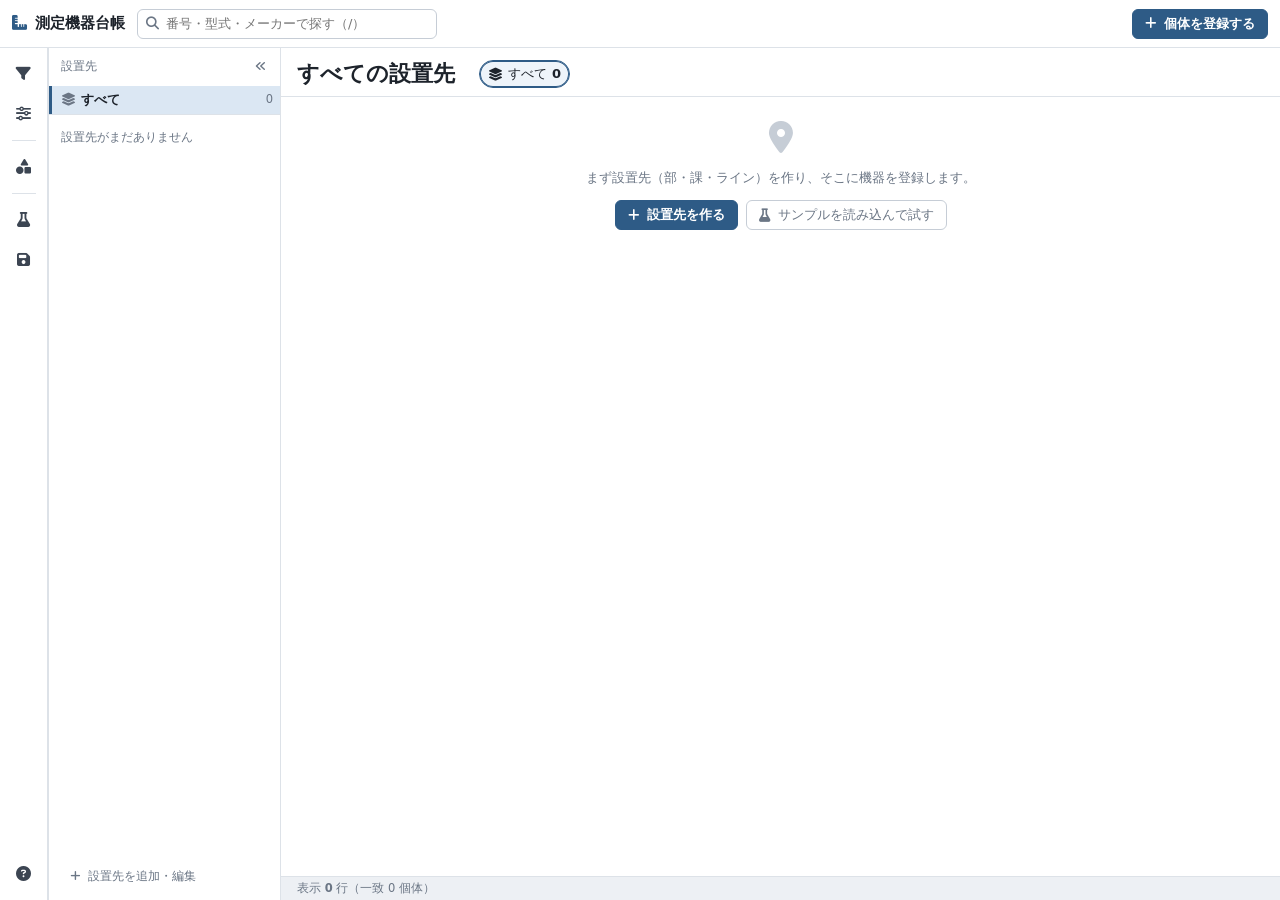
==== index.html @ 0893b991 "測定機器台帳の初版（案B 設置先ナビ）を実装 - IndexedDB に保存（保存係 repo を通し、保存先は db.js だけに閉じ込める） - 個体は内部IDで識別し、分類ごとの見分け方（設置先" ====
<!DOCTYPE html>
<html lang="ja" data-density="standard">
<head>
<meta charset="UTF-8">
<meta name="viewport" content="width=device-width, initial-scale=1">
<title>測定機器台帳</title>
<link rel="stylesheet" href="https://cdnjs.cloudflare.com/ajax/libs/font-awesome/6.5.1/css/all.min.css" integrity="sha512-DTOQO9RWCH3ppGqcWaEA1BIZOC6xxalwEsw9c2QQeAIftl+Vegovlnee1c9QX4TctnWMn13TZye+giMm8e2LwA==" crossorigin="anonymous" referrerpolicy="no-referrer" onerror="window.__iconLoadFailed = true">
<link rel="stylesheet" href="css/tokens.css">
<link rel="stylesheet" href="css/base.css">
<link rel="stylesheet" href="css/components.css">
</head>
<body>
<div class="app">
  <header class="topbar">
    <div class="topbar__title"><i class="fa-solid fa-ruler-combined"></i>測定機器台帳</div>
    <div class="topbar__search">
      <label class="search"><i class="fa-solid fa-magnifying-glass"></i>
        <input class="input" id="q" placeholder="番号・型式・メーカーで探す（/）" autocomplete="off" aria-label="検索">
        <button class="btn btn--ghost btn--icon search__clear" id="qClear" hidden title="検索を消す"><i class="fa-solid fa-xmark"></i></button></label>
      <div class="seg seg--small" id="scope" role="group" aria-label="検索の範囲" hidden></div>
    </div>
    <div class="topbar__spacer"></div>
    <button class="btn btn--primary" id="cta"></button>
  </header>
  <nav class="rail" id="rail" aria-label="設定とデータ"></nav>
  <aside class="sidepanel" id="panel"><div class="sidepanel__inner"></div></aside>
  <div class="workspace">
    <nav class="locnav" id="locnav" aria-label="設置先"></nav>
    <main class="ledger" id="ledger"></main>
    <aside class="drawer" id="detail" aria-label="詳細"></aside>
  </div>
</div>
<div class="toasts" id="toasts" aria-live="polite"></div>

<script src="js/core/kk.js"></script>
<script src="js/data/db.js"></script>
<script src="js/domain/catalog.js"></script>
<script src="js/domain/rules.js"></script>
<script src="js/data/repo.js"></script>
<script src="js/core/state.js"></script>
<script src="js/data/samples.js"></script>
<script src="js/data/backup.js"></script>
<script src="js/ui/common.js"></script>
<script src="js/ui/locnav.js"></script>
<script src="js/ui/ledger.js"></script>
<script src="js/ui/detail.js"></script>
<script src="js/ui/asset-form.js"></script>
<script src="js/ui/masters.js"></script>
<script src="js/ui/panels.js"></script>
<script src="js/ui/help.js"></script>
<script src="js/app.js"></script>
</body>
</html>
---- css/tokens.css ----
/* ── トークン ──
   生の値はこのファイルだけに書く。部品は意味づけトークンを参照する。 */
:root {
  /* 基本の色：落ち着いた青を主色、グレーはわずかに青み */
  --c-blue-50: #eef4fa;
  --c-blue-100: #dbe7f3;
  --c-blue-200: #b8cfe6;
  --c-blue-500: #3d6f9e;
  --c-blue-600: #2e5b86;
  --c-blue-700: #24496d;
  --c-teal-100: #d7eeec;
  --c-teal-600: #2b7a78;      /* 類似色：標準器 */
  --c-indigo-100: #e3e4f6;
  --c-indigo-600: #4a4f9c;    /* 類似色：試験機器 */
  --c-amber-100: #fbefd6;
  --c-amber-700: #96600f;     /* 分裂補色：注意・期限間近 */
  --c-red-100: #f8dfdc;
  --c-red-700: #a8322a;       /* 失敗・期限切れ */
  --c-green-100: #dcefe2;
  --c-green-700: #2e7048;     /* 成功・正常 */
  --c-gray-0: #ffffff;
  --c-gray-50: #f6f8fa;
  --c-gray-100: #edf0f4;
  --c-gray-200: #dde2e8;
  --c-gray-300: #c6cdd6;
  --c-gray-500: #6b7685;
  --c-gray-700: #3c4552;
  --c-gray-900: #1d232b;

  /* 意味づけ */
  --color-bg: var(--c-gray-50);
  --color-surface: var(--c-gray-0);
  --color-surface-sub: var(--c-gray-100);
  --color-border: var(--c-gray-200);
  --color-border-strong: var(--c-gray-300);
  --color-text: var(--c-gray-900);
  --color-text-sub: var(--c-gray-500);
  --color-text-mid: var(--c-gray-700);
  --color-primary: var(--c-blue-600);
  --color-primary-hover: var(--c-blue-700);
  --color-primary-soft: var(--c-blue-50);
  --color-primary-line: var(--c-blue-200);
  --color-selected: var(--c-blue-100);
  --color-on-primary: var(--c-gray-0);
  --color-kind-measure: var(--c-blue-500);
  --color-kind-standard: var(--c-teal-600);
  --color-kind-standard-soft: var(--c-teal-100);
  --color-kind-test: var(--c-indigo-600);
  --color-kind-test-soft: var(--c-indigo-100);
  --color-ok: var(--c-green-700);
  --color-ok-soft: var(--c-green-100);
  --color-warn: var(--c-amber-700);
  --color-warn-soft: var(--c-amber-100);
  --color-danger: var(--c-red-700);
  --color-danger-soft: var(--c-red-100);
  --color-focus: var(--c-blue-500);
  /* 暗い通知の上で読める明るい色 */
  --color-toast-ok: #7fd1a1;
  --color-toast-warn: #f2c46d;
  --color-toast-danger: #f19a92;
  --color-toast-info: #9cc3ea;
  --color-toast-hover: rgba(255, 255, 255, 0.12);

  /* 形・動き */
  --radius-s: 4px;
  --radius-m: 6px;
  --radius-l: 10px;
  --shadow-panel: 0 4px 16px rgba(29, 35, 43, 0.12);
  --shadow-pop: 0 8px 28px rgba(29, 35, 43, 0.18);
  --motion-fast: 120ms;
  --motion-mid: 220ms;

  /* 骨組み */
  --topbar-height: 48px;
  --rail-width: 48px;
  --panel-width: 280px;
  --drawer-width: 460px;
  --locnav-width: 232px;
  --form-width: 600px;

  /* 表示密度：標準 */
  --font-size-body: 13px;
  --font-size-small: 11.5px;
  --font-size-title: 15px;
  --font-size-hero: 22px;
  --line-height-body: 1.5;
  --control-height: 30px;
  --table-cell-padding-x: 10px;
  --table-cell-padding-y: 6px;
  --space-1: 4px;
  --space-2: 8px;
  --space-3: 12px;
  --space-4: 16px;
  --space-5: 24px;
}
:root[data-density="compact"] {
  --font-size-body: 12px;
  --font-size-small: 11px;
  --control-height: 26px;
  --table-cell-padding-x: 8px;
  --table-cell-padding-y: 3px;
}
:root[data-density="comfortable"] {
  --font-size-body: 14.5px;
  --font-size-small: 12.5px;
  --control-height: 36px;
  --table-cell-padding-x: 12px;
  --table-cell-padding-y: 9px;
}
---- css/base.css ----
/* ── 基本：骨組み・ボタン・入力・札 ── */
*, *::before, *::after { box-sizing: border-box; }
html, body { margin: 0; height: 100%; }
body {
  height: 100dvh; overflow: hidden;
  background: var(--color-bg); color: var(--color-text);
  font-family: "Segoe UI", "Yu Gothic UI", "Meiryo", system-ui, sans-serif;
  font-size: var(--font-size-body); line-height: var(--line-height-body);
}
button, input, select, textarea { font: inherit; color: inherit; }
:focus-visible { outline: 2px solid var(--color-focus); outline-offset: 1px; }
[hidden] { display: none !important; }
.sub { color: var(--color-text-sub); font-size: var(--font-size-small); }
.spacer { flex: 1; }
.center { text-align: center; }
.nowrap { white-space: nowrap; }
kbd { display: inline-block; min-width: 20px; padding: 0 5px; border: 1px solid var(--color-border-strong); border-bottom-width: 2px; border-radius: var(--radius-s); background: var(--color-surface); font-family: inherit; font-size: var(--font-size-small); text-align: center; }

/* ── 骨組み（ページはスクロールさせない） ── */
.app { display: grid; grid-template-rows: var(--topbar-height) 1fr; grid-template-columns: var(--rail-width) auto 1fr; height: 100dvh; }
.topbar {
  grid-column: 1 / -1; display: flex; align-items: center; gap: var(--space-3);
  padding: 0 var(--space-3); background: var(--color-surface); border-bottom: 1px solid var(--color-border); min-width: 0;
}
.topbar__title { font-weight: 600; font-size: var(--font-size-title); white-space: nowrap; }
.topbar__title i { color: var(--color-primary); margin-right: var(--space-2); }
.topbar__search { display: flex; align-items: center; gap: var(--space-2); min-width: 0; }
.topbar__spacer { flex: 1; }
.workspace { position: relative; display: flex; min-width: 0; min-height: 0; overflow: hidden; }

/* ── ボタン ── */
.btn {
  display: inline-flex; align-items: center; justify-content: center; gap: var(--space-2);
  height: var(--control-height); padding: 0 var(--space-3);
  border: 1px solid var(--color-border-strong); border-radius: var(--radius-m);
  background: var(--color-surface); cursor: pointer; white-space: nowrap;
  transition: background var(--motion-fast), border-color var(--motion-fast);
}
.btn:hover:not(:disabled) { background: var(--color-surface-sub); }
.btn:disabled { opacity: .55; cursor: not-allowed; }
.btn--primary { background: var(--color-primary); border-color: var(--color-primary); color: var(--color-on-primary); font-weight: 600; }
.btn--primary:hover:not(:disabled) { background: var(--color-primary-hover); }
.btn--ghost { border-color: transparent; background: transparent; }
.btn--icon { width: var(--control-height); padding: 0; }
.btn--small { height: calc(var(--control-height) - 6px); padding: 0 var(--space-2); font-size: var(--font-size-small); }
.btn--block { width: 100%; justify-content: flex-start; margin-bottom: var(--space-1); }
.topbar .btn--primary span { max-width: 260px; overflow: hidden; text-overflow: ellipsis; }

/* ── 入力 ── */
.input {
  height: var(--control-height); padding: 0 var(--space-2); min-width: 0;
  border: 1px solid var(--color-border-strong); border-radius: var(--radius-m); background: var(--color-surface);
  transition: border-color var(--motion-fast), box-shadow var(--motion-fast);
}
.input:focus { border-color: var(--color-primary); outline: none; box-shadow: 0 0 0 3px var(--color-primary-soft); }
.input:disabled { background: var(--color-surface-sub); color: var(--color-text-sub); }
.input--area { height: auto; padding: var(--space-1) var(--space-2); resize: vertical; }
.input.is-invalid, .is-invalid .input { border-color: var(--color-danger); box-shadow: 0 0 0 2px var(--color-danger-soft); }
.search { position: relative; display: inline-flex; align-items: center; }
.search > i { position: absolute; left: 9px; color: var(--color-text-sub); pointer-events: none; }
.search .input { padding-left: 28px; padding-right: 28px; width: 300px; }
.search__clear { position: absolute; right: 2px; height: calc(var(--control-height) - 4px); width: calc(var(--control-height) - 4px); }
.unit-input { display: flex; align-items: center; gap: 4px; }
.unit-input .input { flex: 1; width: 100%; }
.unit { color: var(--color-text-sub); font-size: var(--font-size-small); white-space: nowrap; }
.date-row { display: flex; align-items: center; gap: 3px; }
.date-row .input { text-align: center; padding: 0 4px; }
.date-row .input[data-len="4"] { width: 64px; }
.date-row .input[data-len="2"] { width: 42px; }
.chk { display: flex; align-items: center; gap: var(--space-2); padding: 3px 0; cursor: pointer; }
.chk .count { margin-left: auto; color: var(--color-text-sub); font-size: var(--font-size-small); }

/* ── 切替（セグメント） ── */
.seg { display: inline-flex; border: 1px solid var(--color-border-strong); border-radius: var(--radius-m); overflow: hidden; }
.seg__btn { border: 0; background: var(--color-surface); padding: 0 var(--space-3); height: var(--control-height); cursor: pointer; white-space: nowrap; }
.seg__btn + .seg__btn { border-left: 1px solid var(--color-border-strong); }
.seg__btn[aria-pressed="true"] { background: var(--color-primary-soft); color: var(--color-primary); font-weight: 600; }
.seg--small .seg__btn { height: calc(var(--control-height) - 4px); font-size: var(--font-size-small); padding: 0 var(--space-2); }

/* ── 札（アイコン＋文字＋色） ── */
.badge { display: inline-flex; align-items: center; gap: 4px; padding: 0 7px; border-radius: 10px; font-size: var(--font-size-small); line-height: 18px; white-space: nowrap; }
.badge--danger { background: var(--color-danger-soft); color: var(--color-danger); }
.badge--warn { background: var(--color-warn-soft); color: var(--color-warn); }
.badge--ok { background: var(--color-ok-soft); color: var(--color-ok); }
.badge--muted { background: var(--color-surface-sub); color: var(--color-text-sub); }
.badge__via { font-size: 9px; opacity: .8; }
.kind { display: inline-flex; align-items: center; gap: 4px; font-size: var(--font-size-small); white-space: nowrap; }
.kind--measure { color: var(--color-kind-measure); }
.kind--standard { color: var(--color-kind-standard); }
.kind--test { color: var(--color-kind-test); }
.tag { display: inline-block; padding: 0 5px; border-radius: var(--radius-s); background: var(--color-surface-sub); color: var(--color-text-mid); font-size: 10.5px; line-height: 16px; vertical-align: 1px; white-space: nowrap; }
.tag--sample { background: var(--color-kind-test-soft); color: var(--color-kind-test); }
.req { color: var(--color-danger); margin-left: 2px; }

/* ── 反映の合図 ── */
@keyframes kk-flash { 0% { background: var(--color-warn-soft); box-shadow: 0 0 0 2px var(--color-warn-soft); } 100% { background: transparent; box-shadow: 0 0 0 0 transparent; } }
.is-flash, tr.is-flash td { animation: kk-flash 1.2s ease-out; }
@media (prefers-reduced-motion: reduce) { *, *::before, *::after { animation-duration: 1ms !important; transition-duration: 1ms !important; } }
---- css/components.css ----
/* ── 部品 ── */

/* ── アイコン列と脇パネル ── */
.rail { display: flex; flex-direction: column; align-items: center; gap: var(--space-1); padding: var(--space-2) 0; background: var(--color-surface); border-right: 1px solid var(--color-border); }
.rail__sep { width: 24px; border-top: 1px solid var(--color-border); margin: var(--space-1) 0; }
.rail__spacer { flex: 1; }
.rail__btn { position: relative; width: 36px; height: 36px; border: 0; border-radius: var(--radius-m); background: transparent; color: var(--color-text-mid); cursor: pointer; font-size: 15px; }
.rail__btn:hover { background: var(--color-surface-sub); }
.rail__btn[aria-pressed="true"] { background: var(--color-primary-soft); color: var(--color-primary); }
.rail__btn .dot { position: absolute; top: 3px; right: 3px; min-width: 14px; height: 14px; padding: 0 3px; border-radius: 7px; background: var(--color-warn); color: var(--color-on-primary); font-size: 9px; line-height: 14px; }
.rail__btn[data-tip]:hover::after {
  content: attr(data-tip); position: absolute; left: 42px; top: 50%; transform: translateY(-50%);
  padding: 2px 8px; border-radius: var(--radius-s); background: var(--color-text); color: var(--color-surface);
  font-size: var(--font-size-small); white-space: nowrap; z-index: 80; pointer-events: none;
}
.sidepanel { width: 0; overflow: hidden; background: var(--color-surface); border-right: 1px solid var(--color-border); transition: width var(--motion-mid); }
.sidepanel.is-open { width: var(--panel-width); }
.sidepanel__inner { width: var(--panel-width); height: 100%; overflow-y: auto; padding: var(--space-3); }
.sidepanel h3 { margin: 0 0 var(--space-3); font-size: var(--font-size-title); display: flex; gap: var(--space-2); align-items: center; }
.sidepanel h3 i { color: var(--color-primary); }
.panel-group { margin-bottom: var(--space-4); }
.panel-group__label { font-size: var(--font-size-small); color: var(--color-text-sub); margin-bottom: var(--space-1); }
.sample-card { padding: var(--space-2) 0; border-bottom: 1px solid var(--color-border); display: grid; gap: 4px; justify-items: start; }
.sample-card__title { font-weight: 600; display: flex; gap: var(--space-2); align-items: center; }
.sample-card__title i { color: var(--color-primary); }
.notice { display: flex; gap: var(--space-2); padding: var(--space-2); border-radius: var(--radius-m); margin-bottom: var(--space-3); font-size: var(--font-size-small); }
.notice--info { background: var(--color-primary-soft); color: var(--color-text-mid); }
.notice--warn { background: var(--color-warn-soft); color: var(--color-warn); }
.notice i { margin-top: 3px; }

/* ── 設置先ナビ ── */
.locnav { width: var(--locnav-width); flex-shrink: 0; display: flex; flex-direction: column; background: var(--color-surface); border-right: 1px solid var(--color-border); transition: width var(--motion-mid); overflow: hidden; }
.is-nav-collapsed .locnav { width: 0; border-right: 0; }
.locnav__head { display: flex; align-items: center; justify-content: space-between; padding: var(--space-1) var(--space-1) var(--space-1) var(--space-3); font-size: var(--font-size-small); color: var(--color-text-sub); }
.locnav__list { flex: 1; overflow-y: auto; min-width: var(--locnav-width); }
.locnav__item {
  display: flex; align-items: center; gap: 6px; width: 100%; border: 0; background: none; text-align: left; cursor: pointer;
  padding: 4px var(--space-2) 4px calc(var(--space-3) + var(--depth) * 14px); min-height: calc(var(--control-height) - 2px);
}
.locnav__item:hover { background: var(--color-primary-soft); }
.locnav__item[aria-current="true"] { background: var(--color-selected); box-shadow: inset 3px 0 0 var(--color-primary); font-weight: 600; }
.locnav__item--all { border-bottom: 1px solid var(--color-border); margin-bottom: 2px; }
.locnav__icon { color: var(--color-text-sub); width: 14px; text-align: center; }
.locnav__name { flex: 1; min-width: 0; overflow: hidden; text-overflow: ellipsis; white-space: nowrap; }
.locnav__n { color: var(--color-text-sub); font-size: var(--font-size-small); font-weight: 400; min-width: 20px; text-align: right; }
.locnav__mark { display: inline-flex; align-items: center; gap: 2px; font-size: 10.5px; font-weight: 400; }
.locnav__mark.is-danger { color: var(--color-danger); }
.locnav__mark.is-warn { color: var(--color-warn); }
.locnav__empty { padding: var(--space-3); color: var(--color-text-sub); font-size: var(--font-size-small); }
.locnav__add { margin: var(--space-2); justify-content: flex-start; font-size: var(--font-size-small); color: var(--color-text-sub); }

/* ── 台帳 ── */
.ledger { flex: 1; min-width: 0; display: flex; flex-direction: column; background: var(--color-surface); }
.place { display: flex; align-items: center; flex-wrap: wrap; gap: var(--space-2) var(--space-3); padding: var(--space-3) var(--space-4) var(--space-2); }
.place__name { margin: 0; font-size: var(--font-size-hero); line-height: 1.2; }
.place__crumb { color: var(--color-text-sub); }
.place__chips { display: flex; flex-wrap: wrap; gap: var(--space-1); }
.chip {
  display: inline-flex; align-items: center; gap: 5px; height: calc(var(--control-height) - 2px); padding: 0 var(--space-2);
  border: 1px solid var(--color-border); border-radius: 14px; background: var(--color-surface); cursor: pointer; white-space: nowrap;
}
.chip b { font-variant-numeric: tabular-nums; }
.chip:hover { border-color: var(--color-primary-line); }
.chip[aria-pressed="true"] { border-color: var(--color-primary); background: var(--color-primary-soft); box-shadow: inset 0 0 0 1px var(--color-primary); }
.chip--danger i { color: var(--color-danger); } .chip--warn i { color: var(--color-warn); } .chip--ok i { color: var(--color-ok); } .chip--muted i { color: var(--color-text-sub); }
.active-filters { display: flex; align-items: center; gap: var(--space-2); padding: 2px var(--space-4) var(--space-2); color: var(--color-warn); font-size: var(--font-size-small); }
.ledger__table { flex: 1; min-height: 0; overflow: auto; border-top: 1px solid var(--color-border); }
.ledger__table:focus-visible { outline-offset: -2px; }
.ledger__foot { padding: 3px var(--space-4); border-top: 1px solid var(--color-border); color: var(--color-text-sub); font-size: var(--font-size-small); background: var(--color-surface-sub); }

table.grid { border-collapse: separate; border-spacing: 0; width: max-content; min-width: 100%; }
.grid th, .grid td { padding: var(--table-cell-padding-y) var(--table-cell-padding-x); border-bottom: 1px solid var(--color-border); text-align: left; white-space: nowrap; overflow: hidden; text-overflow: ellipsis; }
.grid th { position: sticky; top: 0; z-index: 2; background: var(--color-surface-sub); padding: 0; }
.th-sort { display: flex; align-items: center; gap: 4px; width: 100%; border: 0; background: none; cursor: pointer; padding: var(--table-cell-padding-y) var(--table-cell-padding-x); font-weight: 600; font-size: var(--font-size-small); color: var(--color-text-mid); }
.th-sort:hover { color: var(--color-primary); }
.grid th.num .th-sort { justify-content: flex-end; }
.grid .num { text-align: right; font-variant-numeric: tabular-nums; }
.grid tbody tr { cursor: pointer; }
.grid tbody tr:hover td { background: var(--color-primary-soft); }
.grid tbody tr.is-selected td { background: var(--color-selected); }
.grid tbody tr.is-selected td:first-child { box-shadow: inset 4px 0 0 var(--color-primary); }
.grid tbody tr.is-retired td { color: var(--color-text-sub); text-decoration: line-through; text-decoration-color: var(--color-border-strong); }
.grid tbody tr.is-retired td:first-child { text-decoration: none; }
.grid tbody tr.is-context td { color: var(--color-text-sub); background: var(--color-bg); }
.ident { font-variant-numeric: tabular-nums; }
.tree-indent { display: inline-block; }
.tree-toggle { display: inline-flex; width: 18px; justify-content: center; border: 0; background: none; padding: 0; color: var(--color-text-sub); cursor: pointer; }
.tree-toggle:hover { color: var(--color-primary); }

.empty { padding: var(--space-5); text-align: center; color: var(--color-text-sub); }
.empty__icon { font-size: 32px; color: var(--color-border-strong); }
.empty__actions { display: flex; gap: var(--space-2); justify-content: center; }

/* ── 詳細（表に重ねる） ── */
.drawer {
  position: absolute; top: 0; right: 0; bottom: 0; width: var(--drawer-width); max-width: 100%;
  background: var(--color-surface); border-left: 1px solid var(--color-border); box-shadow: var(--shadow-panel);
  transform: translateX(105%); transition: transform var(--motion-mid); z-index: 10;
}
.drawer.is-open { transform: none; }
/* 広い画面では詳細の分だけ表を詰め、重ならないようにする */
@media (min-width: 1600px) {
  .has-detail .ledger { margin-right: var(--drawer-width); }
  .drawer { box-shadow: none; }
}
.detail { height: 100%; display: flex; flex-direction: column; }
.detail__head { padding: var(--space-3) var(--space-4); border-bottom: 1px solid var(--color-border); }
.detail__title { display: flex; align-items: center; gap: var(--space-2); }
.detail__name { font-size: var(--font-size-title); font-weight: 600; min-width: 0; overflow: hidden; text-overflow: ellipsis; white-space: nowrap; }
.detail__meta { color: var(--color-text-sub); font-size: var(--font-size-small); margin-top: 2px; }
.detail__body { flex: 1; overflow-y: auto; padding: var(--space-3) var(--space-4); }
.detail__section { margin-bottom: var(--space-4); }
.detail__section h4 { margin: 0 0 var(--space-2); font-size: var(--font-size-small); color: var(--color-text-sub); display: flex; align-items: center; gap: var(--space-2); }
.detail__section h4 .btn { margin-left: auto; }
.due-card { display: grid; grid-template-columns: auto 1fr; gap: var(--space-2) var(--space-4); align-items: center; padding: var(--space-3); border-radius: var(--radius-l); background: var(--color-surface-sub); margin-bottom: var(--space-4); border-left: 4px solid var(--color-border-strong); }
.due-card--danger { background: var(--color-danger-soft); border-left-color: var(--color-danger); }
.due-card--warn { background: var(--color-warn-soft); border-left-color: var(--color-warn); }
.due-card--ok { border-left-color: var(--color-ok); }
.due-card__label { font-size: var(--font-size-small); color: var(--color-text-sub); }
.due-card__date { font-size: var(--font-size-hero); font-weight: 600; font-variant-numeric: tabular-nums; }
.due-card .props { grid-column: 1 / -1; }
.props { display: grid; grid-template-columns: 112px 1fr; gap: 3px var(--space-3); margin: 0; }
.props dt { color: var(--color-text-sub); }
.props dd { margin: 0; word-break: break-word; }
.mini-tree, .mini-tree ul { list-style: none; margin: 0; padding: 0; }
.mini-tree ul { padding-left: 16px; margin-left: 6px; border-left: 1px dashed var(--color-border-strong); }
.mini-tree li { padding: 2px 0; }
.tree-link { border: 0; background: none; padding: 0; cursor: pointer; color: var(--color-text); }
.tree-link:hover { color: var(--color-primary); text-decoration: underline; }
.tree-link.is-current { color: var(--color-primary); font-weight: 600; }
.timeline { list-style: none; margin: 0; padding: 0; }
.timeline li { display: grid; grid-template-columns: 86px 1fr; gap: var(--space-2); padding: 4px 0; border-bottom: 1px solid var(--color-border); }
.timeline__date { color: var(--color-text-sub); font-variant-numeric: tabular-nums; }
.timeline__icon { color: var(--color-primary); width: 16px; }
.attach { border-radius: var(--radius-m); }
.attach.is-over { outline: 2px dashed var(--color-primary); background: var(--color-primary-soft); }
.attach__list { display: flex; flex-wrap: wrap; gap: var(--space-2); margin-bottom: var(--space-2); }
.thumb { position: relative; margin: 0; width: 120px; }
.thumb a { display: flex; align-items: center; justify-content: center; height: 84px; border: 1px solid var(--color-border); border-radius: var(--radius-m); overflow: hidden; background: var(--color-surface-sub); }
.thumb img { max-width: 100%; max-height: 100%; object-fit: contain; }
.thumb__file { font-size: 32px; color: var(--color-danger); }
.thumb figcaption { font-size: var(--font-size-small); overflow: hidden; text-overflow: ellipsis; white-space: nowrap; display: flex; flex-direction: column; }
.thumb__del { position: absolute; top: 2px; right: 2px; background: var(--color-surface); opacity: 0; }
.thumb:hover .thumb__del, .thumb__del:focus { opacity: 1; }
.drop { display: block; border: 1.5px dashed var(--color-border-strong); border-radius: var(--radius-m); padding: var(--space-2); text-align: center; color: var(--color-text-sub); cursor: pointer; }
.drop:hover { border-color: var(--color-primary); color: var(--color-primary); }

/* ── 非モーダルの窓 ── */
.floating {
  position: fixed; right: 24px; top: 60px; max-width: calc(100vw - 32px); max-height: calc(100dvh - 76px);
  display: flex; flex-direction: column; background: var(--color-surface);
  border: 1px solid var(--color-border); border-radius: var(--radius-l); box-shadow: var(--shadow-pop); z-index: 40;
}
.floating__head { display: flex; align-items: center; gap: var(--space-2); padding: var(--space-2) var(--space-2) var(--space-2) var(--space-4); border-bottom: 1px solid var(--color-border); cursor: move; font-weight: 600; user-select: none; border-radius: var(--radius-l) var(--radius-l) 0 0; }
.floating__head > i { color: var(--color-primary); }
.floating__body { overflow-y: auto; padding: var(--space-3) var(--space-4); }
.floating__foot { display: flex; align-items: center; justify-content: flex-end; gap: var(--space-2); padding: var(--space-2) var(--space-4); border-top: 1px solid var(--color-border); }
.foot__hint { margin-right: auto; }

/* ── フォーム ── */
.form-grid { display: grid; grid-template-columns: repeat(6, minmax(0, 1fr)); gap: var(--space-2) var(--space-3); }
.field { display: flex; flex-direction: column; gap: 2px; min-width: 0; }
.field > label { font-size: var(--font-size-small); color: var(--color-text-sub); }
.field > .input, .field > select { width: 100%; }
.field .hint, .hint { font-size: var(--font-size-small); color: var(--color-text-sub); }
.field-error { font-size: var(--font-size-small); color: var(--color-danger); display: flex; gap: 4px; align-items: center; }
.span-1 { grid-column: span 1; } .span-2 { grid-column: span 2; } .span-3 { grid-column: span 3; } .span-4 { grid-column: span 4; } .span-6 { grid-column: span 6; }
.form-sep { grid-column: span 6; display: flex; align-items: center; gap: var(--space-2); font-size: var(--font-size-small); color: var(--color-text-sub); border-bottom: 1px solid var(--color-border); padding-top: var(--space-2); }
.form-sep .btn { margin-left: auto; }
.pending { display: flex; flex-wrap: wrap; gap: var(--space-1); margin-top: var(--space-1); border-radius: var(--radius-m); }
.pending__item { display: inline-flex; align-items: center; gap: 4px; padding-left: var(--space-2); border: 1px solid var(--color-border); border-radius: 12px; font-size: var(--font-size-small); }
.pending__item .btn { height: 20px; width: 20px; }

/* ── マスタ編集 ── */
.master { display: grid; grid-template-columns: 220px 1fr; gap: var(--space-4); min-height: 380px; }
.mlist { border-right: 1px solid var(--color-border); padding-right: var(--space-2); overflow-y: auto; max-height: calc(100dvh - 180px); }
.mlist__label { font-size: var(--font-size-small); color: var(--color-text-sub); margin: var(--space-2) 0 2px; display: flex; gap: var(--space-1); align-items: center; }
.mlist__item { display: flex; justify-content: space-between; width: 100%; border: 0; background: none; text-align: left; padding: 4px var(--space-2); border-radius: var(--radius-s); cursor: pointer; }
.mlist__item:hover { background: var(--color-primary-soft); }
.mlist__item[aria-current="true"] { background: var(--color-selected); font-weight: 600; }
.mlist__add { margin-top: var(--space-2); }
.mini-grid { width: 100%; border-collapse: collapse; margin-bottom: var(--space-2); }
.mini-grid th { font-size: var(--font-size-small); color: var(--color-text-sub); text-align: left; font-weight: 400; padding: 2px 4px; }
.mini-grid td { padding: 2px 4px; vertical-align: middle; }
.mini-grid .input { width: 100%; }
.editor-foot { display: flex; align-items: center; gap: var(--space-2); margin-top: var(--space-4); padding-top: var(--space-3); border-top: 1px solid var(--color-border); }
.loc-row { display: flex; align-items: center; gap: var(--space-1); padding: 2px 0 2px calc(var(--depth) * 20px); }
.loc-row .input { flex: 1; }
.loc-row__n { width: 60px; text-align: right; }

/* ── メニュー ── */
.menu { position: fixed; z-index: 90; min-width: 220px; padding: var(--space-1); background: var(--color-surface); border: 1px solid var(--color-border); border-radius: var(--radius-m); box-shadow: var(--shadow-pop); }
.menu__item { display: grid; grid-template-columns: 20px 1fr; align-items: center; gap: 2px var(--space-2); width: 100%; border: 0; background: none; text-align: left; padding: 6px var(--space-2); border-radius: var(--radius-s); cursor: pointer; }
.menu__item:hover:not(:disabled), .menu__item:focus { background: var(--color-primary-soft); outline: none; }
.menu__item:disabled { color: var(--color-text-sub); cursor: not-allowed; }
.menu__item small { grid-column: 2; color: var(--color-text-sub); }
.menu__item.is-danger { color: var(--color-danger); }
.menu__sep { border-top: 1px solid var(--color-border); margin: var(--space-1) 0; }

/* ── 通知 ── */
.toasts { position: fixed; left: 50%; bottom: 20px; transform: translateX(-50%); display: flex; flex-direction: column; gap: var(--space-2); z-index: 100; align-items: center; pointer-events: none; }
.toast {
  pointer-events: auto; display: flex; align-items: center; gap: var(--space-2); max-width: min(680px, calc(100vw - 32px));
  padding: var(--space-2) var(--space-2) var(--space-2) var(--space-3); border-radius: var(--radius-m);
  background: var(--color-text); color: var(--color-surface); box-shadow: var(--shadow-pop); animation: kk-toast-in var(--motion-mid) ease-out;
}
.toast .btn { color: var(--color-surface); height: 26px; }
.toast .btn:hover { background: var(--color-toast-hover); }
.toast__undo { font-weight: 600; }
.toast--ok > i { color: var(--color-toast-ok); } .toast--warn > i { color: var(--color-toast-warn); } .toast--danger > i { color: var(--color-toast-danger); } .toast--info > i { color: var(--color-toast-info); }
.toast.is-leaving { opacity: 0; transition: opacity var(--motion-mid); }
@keyframes kk-toast-in { from { opacity: 0; transform: translateY(8px); } to { opacity: 1; transform: none; } }

/* ── 取扱説明書 ── */
.help { display: grid; grid-template-columns: 200px 1fr; gap: var(--space-4); min-height: 420px; }
.help__side .search .input { width: 100%; }
.help__toc { margin-top: var(--space-2); }
.help__body h2 { margin: 0 0 var(--space-3); font-size: var(--font-size-hero); }
.help__body li { margin-bottom: var(--space-2); }
.help__body ol, .help__body ul { padding-left: 20px; }

/* ── 狭い画面 ── */
@media (max-width: 1100px) {
  .search .input { width: 200px; }
  .topbar .btn--primary span { max-width: 140px; }
}
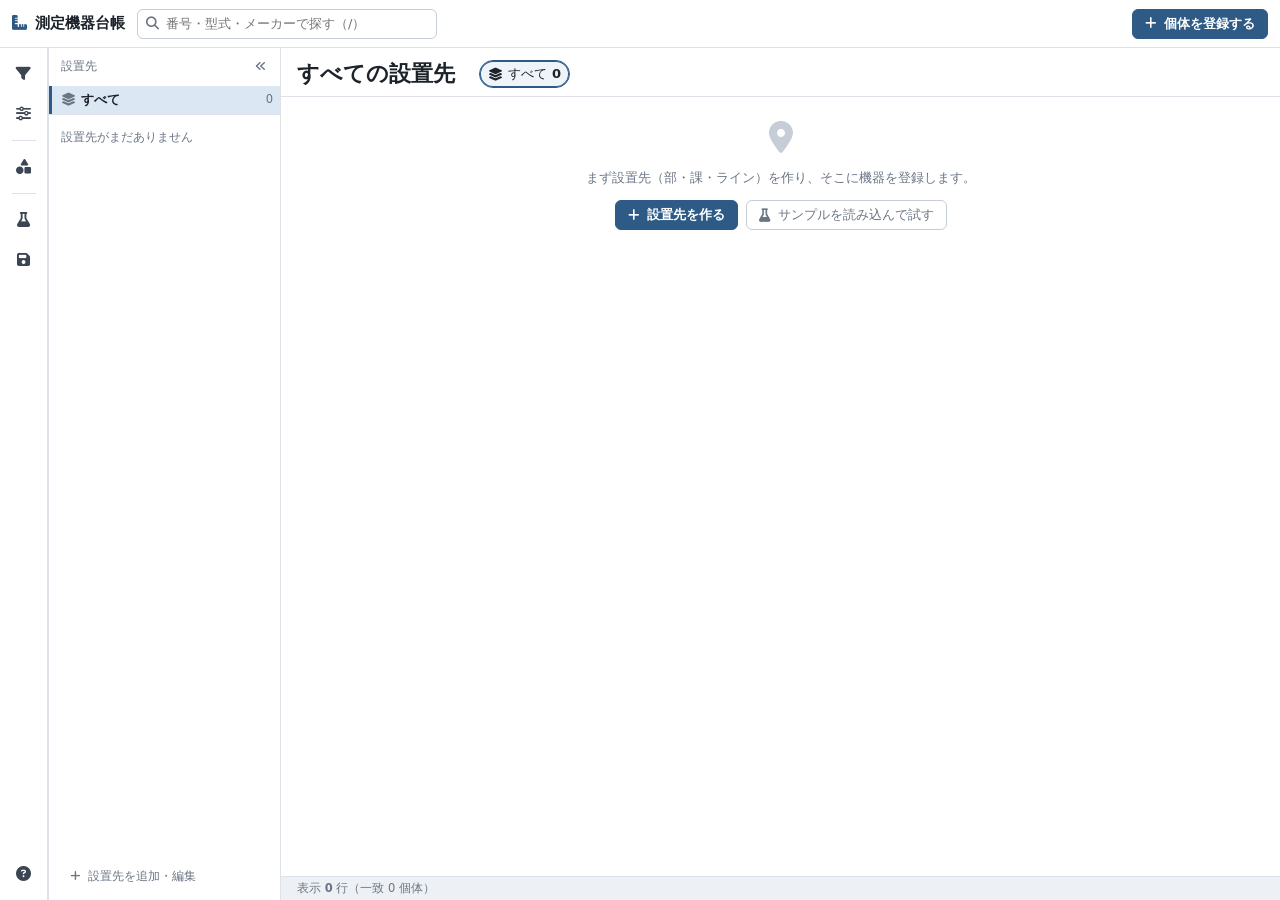
==== commit 333efa10: "トレーサビリティ・列幅の手動変更・設置先の付け替えを追加 - 校正に使った標準器を校正の記録に保存（登録・編集の窓で選択）   - セットとゲージを木で選び、同じ校正で別のセットは選べない（理由を表示" ====
--- a/index.html
+++ b/index.html
@@ -36,6 +36,7 @@
 <script src="js/data/db.js"></script>
 <script src="js/domain/catalog.js"></script>
 <script src="js/domain/rules.js"></script>
+<script src="js/domain/trace.js"></script>
 <script src="js/data/repo.js"></script>
 <script src="js/core/state.js"></script>
 <script src="js/data/samples.js"></script>
@@ -44,6 +45,7 @@
 <script src="js/ui/locnav.js"></script>
 <script src="js/ui/ledger.js"></script>
 <script src="js/ui/detail.js"></script>
+<script src="js/ui/std-picker.js"></script>
 <script src="js/ui/asset-form.js"></script>
 <script src="js/ui/masters.js"></script>
 <script src="js/ui/panels.js"></script>
--- a/css/components.css
+++ b/css/components.css
@@ -224,3 +224,36 @@
   .search .input { width: 200px; }
   .topbar .btn--primary span { max-width: 140px; }
 }
+
+/* ── 標準器の選択・トレーサビリティ ── */
+.std-picked { display: flex; flex-wrap: wrap; align-items: center; gap: var(--space-1); border-radius: var(--radius-m); }
+.std-chip { display: inline-flex; align-items: center; gap: 4px; padding-left: var(--space-2); border: 1px solid var(--color-border); border-radius: 12px; font-size: var(--font-size-small); }
+.std-chip .btn { height: 20px; width: 20px; }
+.std-chip--ok > i { color: var(--color-ok); }
+.std-chip--warn > i { color: var(--color-warn); }
+.std-chip--danger { border-color: var(--color-danger); background: var(--color-danger-soft); }
+.std-chip--danger > i { color: var(--color-danger); }
+.std-picker { margin-top: var(--space-2); padding: var(--space-2); border: 1px solid var(--color-border); border-radius: var(--radius-m); background: var(--color-bg); }
+.std-picker .search { width: 100%; }
+.std-picker .search .input { width: 100%; }
+.std-list { max-height: 220px; overflow-y: auto; margin: var(--space-2) 0; background: var(--color-surface); border: 1px solid var(--color-border); border-radius: var(--radius-s); }
+.std-row { display: flex; align-items: center; gap: var(--space-2); padding: 3px var(--space-2) 3px calc(var(--space-2) + var(--depth) * 18px); cursor: pointer; border-bottom: 1px solid var(--color-border); }
+.std-row:hover { background: var(--color-primary-soft); }
+.std-row.is-disabled { cursor: not-allowed; color: var(--color-text-sub); }
+.std-row__name { flex: 1; min-width: 0; overflow: hidden; text-overflow: ellipsis; white-space: nowrap; }
+.std-empty { padding: var(--space-2); }
+.field-warn { font-size: var(--font-size-small); color: var(--color-warn); display: flex; gap: 4px; align-items: center; }
+.trace__label { font-size: var(--font-size-small); color: var(--color-text-mid); margin: var(--space-2) 0 var(--space-1); font-weight: 600; }
+.trace-list { list-style: none; margin: 0 0 var(--space-2); padding: 0; }
+.trace-list li { display: flex; flex-wrap: wrap; align-items: center; gap: var(--space-1) var(--space-2); padding: 3px 0; border-bottom: 1px solid var(--color-border); }
+
+/* ── 列幅の変更 ── */
+.grid th { position: sticky; }
+.col-resize { position: absolute; top: 0; right: 0; width: 7px; height: 100%; cursor: col-resize; z-index: 3; }
+.col-resize::after { content: ""; position: absolute; top: 20%; bottom: 20%; right: 0; width: 1px; background: var(--color-border-strong); }
+.col-resize:hover::after, .is-resizing .col-resize::after { background: var(--color-primary); width: 2px; }
+.col-resize.is-set::after { background: var(--color-primary-line); }
+.is-resizing, .is-resizing * { cursor: col-resize !important; user-select: none; }
+.loc-row.is-reparent { background: var(--color-primary-soft); border-radius: var(--radius-s); padding-top: 4px; padding-bottom: 4px; }
+.loc-row.is-reparent .input { flex: 1; }
+.loc-row__name { white-space: nowrap; }
